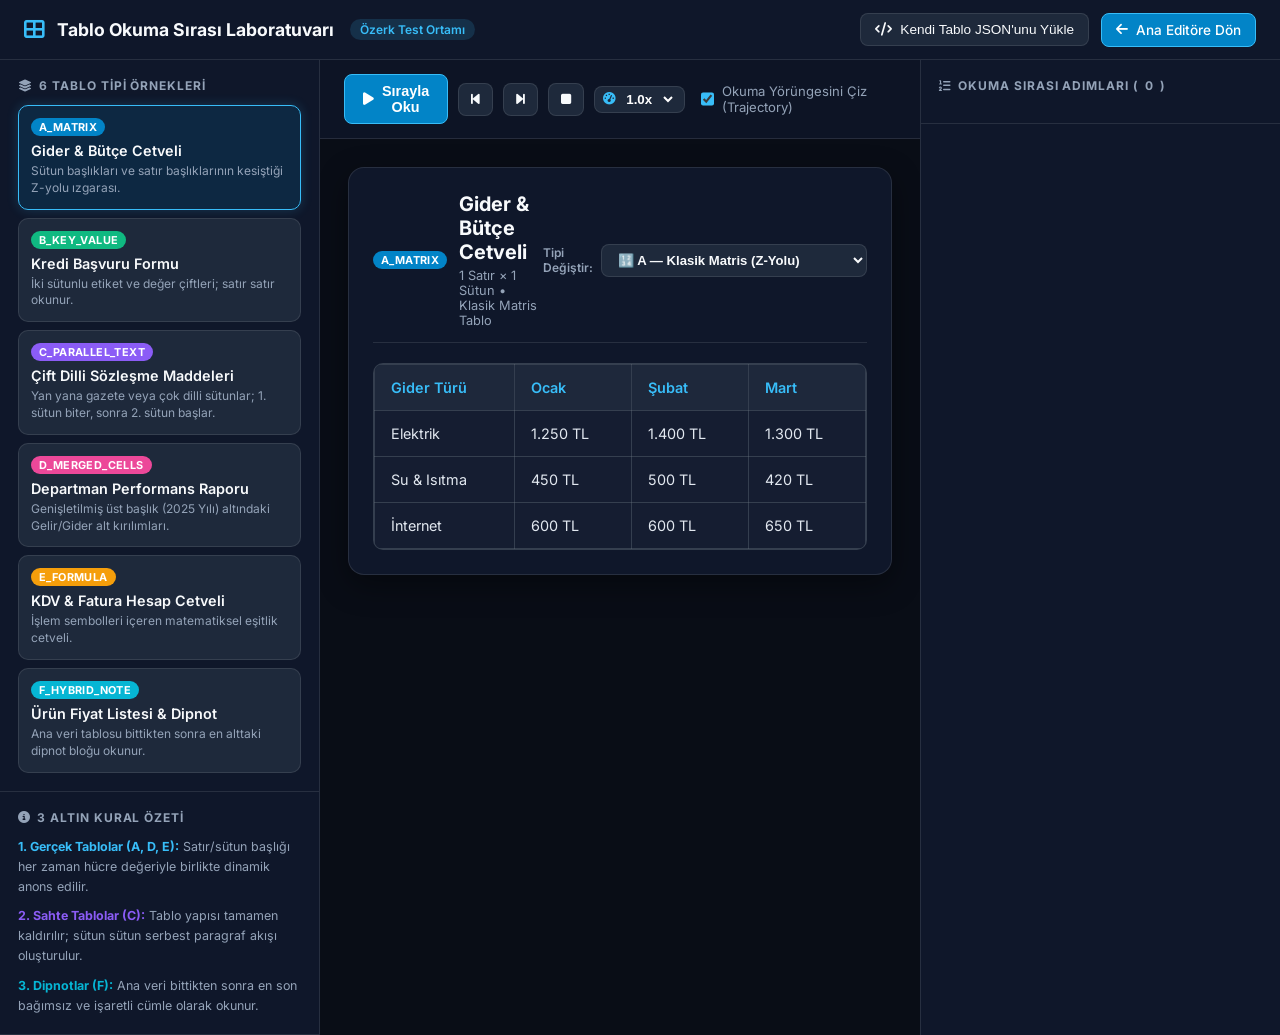
==== table-tester.html @ 957e08db "feat: enhance NLP sentence splitting, add 6-type table reading order engine with column-first flow f" ====
<!DOCTYPE html>
<html lang="tr">
<head>
  <meta charset="UTF-8">
  <meta name="viewport" content="width=device-width, initial-scale=1.0">
  <title>Tablo Okuma Sırası Laboratuvarı (Table Reading Order Lab)</title>
  <link rel="preconnect" href="https://fonts.googleapis.com">
  <link rel="preconnect" href="https://fonts.gstatic.com">
  <link href="https://fonts.googleapis.com/css2?family=Inter:wght@400;500;600;700&family=JetBrains+Mono:wght@400;500&display=swap" rel="stylesheet">
  <link rel="stylesheet" href="https://cdnjs.cloudflare.com/ajax/libs/font-awesome/6.5.1/css/all.min.css">
  <style>
    :root {
      --bg-main: #090d16;
      --bg-surface: #0f172a;
      --bg-card: #1e293b;
      --bg-hover: #334155;
      --border-color: rgba(255, 255, 255, 0.1);
      --border-active: #38bdf8;
      --text-main: #f8fafc;
      --text-muted: #94a3b8;
      --primary: #0284c7;
      --primary-hover: #0369a1;
      --accent: #38bdf8;
      --success: #10b981;
      --warning: #f59e0b;
      --danger: #ef4444;
      --active-speaking: #facc15;
    }

    * {
      box-sizing: border-box;
      margin: 0;
      padding: 0;
    }

    body {
      font-family: 'Inter', sans-serif;
      background: var(--bg-main);
      color: var(--text-main);
      min-height: 100vh;
      display: flex;
      flex-direction: column;
      overflow-x: hidden;
    }

    /* Top Navigation Header */
    header.lab-topbar {
      height: 60px;
      background: var(--bg-surface);
      border-bottom: 1px solid var(--border-color);
      display: flex;
      align-items: center;
      justify-content: space-between;
      padding: 0 24px;
      z-index: 50;
      position: sticky;
      top: 0;
    }

    .topbar-brand {
      display: flex;
      align-items: center;
      gap: 12px;
      font-weight: 700;
      font-size: 1.1rem;
      color: var(--text-main);
      text-decoration: none;
    }

    .topbar-brand i {
      color: var(--accent);
      font-size: 1.3rem;
    }

    .topbar-nav {
      display: flex;
      align-items: center;
      gap: 12px;
    }

    .topbar-btn {
      display: inline-flex;
      align-items: center;
      gap: 8px;
      background: var(--bg-card);
      color: var(--text-main);
      border: 1px solid var(--border-color);
      border-radius: 8px;
      padding: 8px 14px;
      font-size: 0.85rem;
      font-weight: 500;
      cursor: pointer;
      text-decoration: none;
      transition: all 0.2s ease;
    }

    .topbar-btn:hover {
      background: var(--bg-hover);
      border-color: var(--border-active);
    }

    .topbar-btn.primary {
      background: var(--primary);
      border-color: var(--accent);
      color: #fff;
    }

    .topbar-btn.primary:hover {
      background: var(--primary-hover);
    }

    /* Main Container */
    .lab-container {
      display: flex;
      flex: 1;
      height: calc(100vh - 60px);
      overflow: hidden;
    }

    /* Left Sidebar - Table Selector & Samples */
    aside.lab-sidebar-left {
      width: 320px;
      background: var(--bg-surface);
      border-right: 1px solid var(--border-color);
      display: flex;
      flex-direction: column;
      overflow-y: auto;
    }

    .sidebar-block {
      padding: 18px;
      border-bottom: 1px solid var(--border-color);
    }

    .block-title {
      font-size: 0.75rem;
      text-transform: uppercase;
      letter-spacing: 0.08em;
      color: var(--text-muted);
      margin-bottom: 12px;
      font-weight: 700;
      display: flex;
      align-items: center;
      gap: 6px;
    }

    .sample-table-list {
      display: flex;
      flex-direction: column;
      gap: 8px;
    }

    .sample-table-card {
      background: var(--bg-card);
      border: 1px solid var(--border-color);
      border-radius: 10px;
      padding: 12px;
      cursor: pointer;
      transition: all 0.2s ease;
    }

    .sample-table-card:hover {
      background: var(--bg-hover);
      border-color: rgba(56, 189, 248, 0.4);
      transform: translateY(-1px);
    }

    .sample-table-card.active {
      background: rgba(2, 132, 199, 0.15);
      border-color: var(--accent);
      box-shadow: 0 0 12px rgba(56, 189, 248, 0.2);
    }

    .card-badge-row {
      display: flex;
      align-items: center;
      justify-content: space-between;
      margin-bottom: 6px;
    }

    .table-type-tag {
      font-size: 0.68rem;
      font-weight: 700;
      padding: 2px 8px;
      border-radius: 12px;
      letter-spacing: 0.4px;
    }

    .tag-a { background: #0284c7; color: #fff; }
    .tag-b { background: #10b981; color: #fff; }
    .tag-c { background: #8b5cf6; color: #fff; }
    .tag-d { background: #ec4899; color: #fff; }
    .tag-e { background: #f59e0b; color: #fff; }
    .tag-f { background: #06b6d4; color: #fff; }

    .card-name {
      font-size: 0.9rem;
      font-weight: 600;
      color: var(--text-main);
      margin-bottom: 4px;
    }

    .card-desc {
      font-size: 0.75rem;
      color: var(--text-muted);
      line-height: 1.4;
    }

    /* Center Playground Area */
    main.lab-center {
      flex: 1;
      display: flex;
      flex-direction: column;
      background: var(--bg-main);
      overflow-y: auto;
      position: relative;
    }

    /* Interactive Top Control Bar */
    .play-controls-bar {
      padding: 14px 24px;
      background: rgba(15, 23, 42, 0.8);
      backdrop-filter: blur(8px);
      border-bottom: 1px solid var(--border-color);
      display: flex;
      align-items: center;
      justify-content: space-between;
      gap: 16px;
      position: sticky;
      top: 0;
      z-index: 30;
    }

    .play-controls-left {
      display: flex;
      align-items: center;
      gap: 10px;
    }

    .tts-main-btn {
      background: var(--primary);
      color: #fff;
      border: 1px solid var(--accent);
      border-radius: 8px;
      padding: 8px 18px;
      font-weight: 600;
      font-size: 0.9rem;
      cursor: pointer;
      display: inline-flex;
      align-items: center;
      gap: 8px;
      transition: all 0.2s ease;
    }

    .tts-main-btn:hover {
      background: var(--primary-hover);
      box-shadow: 0 0 14px rgba(56, 189, 248, 0.4);
    }

    .tts-main-btn.playing {
      background: rgba(234, 179, 8, 0.2);
      color: #fde047;
      border-color: #eab308;
    }

    .play-btn-sub {
      background: var(--bg-card);
      color: var(--text-main);
      border: 1px solid var(--border-color);
      border-radius: 8px;
      padding: 8px 12px;
      cursor: pointer;
      font-size: 0.85rem;
      transition: all 0.2s;
    }

    .play-btn-sub:hover {
      background: var(--bg-hover);
      border-color: var(--accent);
    }

    .trajectory-toggle-wrap {
      display: flex;
      align-items: center;
      gap: 8px;
      font-size: 0.82rem;
      color: var(--text-muted);
      cursor: pointer;
    }

    .trajectory-toggle-wrap input[type="checkbox"] {
      cursor: pointer;
      accent-color: var(--accent);
      width: 16px;
      height: 16px;
    }

    /* Table Canvas Card */
    .table-view-container {
      padding: 28px;
      display: flex;
      flex-direction: column;
      align-items: center;
      justify-content: flex-start;
      min-height: 100%;
    }

    .table-stage-card {
      background: var(--bg-surface);
      border: 1px solid var(--border-color);
      border-radius: 16px;
      padding: 24px;
      box-shadow: 0 10px 30px rgba(0, 0, 0, 0.4);
      width: 100%;
      max-width: 960px;
      position: relative;
    }

    .table-stage-header {
      display: flex;
      align-items: center;
      justify-content: space-between;
      margin-bottom: 20px;
      padding-bottom: 14px;
      border-bottom: 1px solid var(--border-color);
    }

    .table-stage-title-wrap {
      display: flex;
      align-items: center;
      gap: 12px;
    }

    .stage-title {
      font-size: 1.25rem;
      font-weight: 700;
      color: var(--text-main);
    }

    .stage-meta {
      font-size: 0.8rem;
      color: var(--text-muted);
      margin-top: 4px;
    }

    /* Table Type Selector Switcher Dropdown in Canvas */
    .type-switcher-wrap {
      display: flex;
      align-items: center;
      gap: 8px;
    }

    .type-select-input {
      background: var(--bg-card);
      color: var(--text-main);
      border: 1px solid var(--border-color);
      border-radius: 8px;
      padding: 7px 12px;
      font-size: 0.82rem;
      font-weight: 600;
      cursor: pointer;
      outline: none;
    }

    .type-select-input:focus {
      border-color: var(--accent);
    }

    /* Rendered HTML Grid Table with BBox Badges */
    .table-canvas-wrap {
      position: relative;
      margin-top: 10px;
      border-radius: 10px;
      overflow: hidden;
      border: 1px solid var(--border-color);
      background: var(--bg-card);
    }

    /* SVG Trajectory Layer */
    svg.trajectory-svg {
      position: absolute;
      top: 0;
      left: 0;
      width: 100%;
      height: 100%;
      pointer-events: none;
      z-index: 20;
    }

    .trajectory-path {
      stroke: var(--accent);
      stroke-width: 2.5;
      stroke-dasharray: 6 4;
      fill: none;
      animation: dashMove 1.5s linear infinite;
    }

    @keyframes dashMove {
      from { stroke-dashoffset: 20; }
      to { stroke-dashoffset: 0; }
    }

    /* Visual Table Styles */
    table.rendered-lab-table {
      width: 100%;
      border-collapse: collapse;
      font-size: 0.9rem;
      position: relative;
      z-index: 10;
    }

    table.rendered-lab-table th,
    table.rendered-lab-table td {
      border: 1px solid var(--border-color);
      padding: 14px 16px;
      text-align: left;
      position: relative;
      transition: all 0.2s ease;
    }

    table.rendered-lab-table th {
      background: rgba(30, 41, 59, 0.9);
      color: #38bdf8;
      font-weight: 600;
    }

    table.rendered-lab-table td {
      background: rgba(15, 23, 42, 0.6);
      color: #e2e8f0;
    }

    /* Order Badge on Cell */
    .cell-order-badge {
      position: absolute;
      top: 4px;
      right: 4px;
      background: var(--primary);
      color: #fff;
      font-size: 0.65rem;
      font-weight: 700;
      padding: 2px 6px;
      border-radius: 10px;
      box-shadow: 0 1px 4px rgba(0, 0, 0, 0.4);
      z-index: 15;
      font-family: 'JetBrains Mono', monospace;
    }

    /* Active Speaking Cell Highlight */
    .cell-speaking-active {
      background: rgba(250, 204, 21, 0.25) !important;
      outline: 2.5px solid var(--active-speaking) !important;
      z-index: 25 !important;
      box-shadow: 0 0 16px rgba(250, 204, 21, 0.6) !important;
      animation: pulseCell 1.2s infinite alternate;
    }

    @keyframes pulseCell {
      from { background: rgba(250, 204, 21, 0.2); }
      to { background: rgba(250, 204, 21, 0.45); }
    }

    /* Footnote Block */
    .lab-footnote-box {
      margin-top: 14px;
      padding: 12px 16px;
      background: rgba(2, 132, 199, 0.08);
      border-left: 3px solid var(--accent);
      border-radius: 6px;
      font-size: 0.82rem;
      color: var(--text-muted);
      position: relative;
    }

    /* Right Sidebar - Reading Order Inspection Stream */
    aside.lab-sidebar-right {
      width: 360px;
      background: var(--bg-surface);
      border-left: 1px solid var(--border-color);
      display: flex;
      flex-direction: column;
      overflow-y: auto;
    }

    .order-step-list {
      display: flex;
      flex-direction: column;
      gap: 8px;
    }

    .order-step-item {
      background: var(--bg-card);
      border: 1px solid var(--border-color);
      border-radius: 8px;
      padding: 10px 12px;
      cursor: pointer;
      transition: all 0.2s ease;
      display: flex;
      align-items: flex-start;
      gap: 10px;
    }

    .order-step-item:hover {
      background: var(--bg-hover);
      border-color: var(--border-active);
    }

    .order-step-item.active {
      background: rgba(250, 204, 21, 0.15);
      border-color: var(--active-speaking);
      box-shadow: 0 0 10px rgba(250, 204, 21, 0.2);
    }

    .step-number {
      background: var(--primary);
      color: #fff;
      font-weight: 700;
      font-size: 0.72rem;
      padding: 3px 7px;
      border-radius: 6px;
      font-family: 'JetBrains Mono', monospace;
      flex-shrink: 0;
    }

    .order-step-item.active .step-number {
      background: var(--active-speaking);
      color: #000;
    }

    .step-content {
      flex: 1;
      overflow: hidden;
    }

    .step-spoken-text {
      font-size: 0.82rem;
      color: var(--text-main);
      font-weight: 500;
      margin-bottom: 2px;
      word-break: break-word;
    }

    .step-original-tag {
      font-size: 0.7rem;
      color: var(--text-muted);
      font-family: 'JetBrains Mono', monospace;
    }

    /* Modal for Custom JSON table input */
    .lab-modal-backdrop {
      position: fixed;
      inset: 0;
      background: rgba(0, 0, 0, 0.75);
      backdrop-filter: blur(4px);
      display: none;
      align-items: center;
      justify-content: center;
      z-index: 100;
    }

    .lab-modal-card {
      background: var(--bg-surface);
      border: 1px solid var(--border-color);
      border-radius: 16px;
      width: 90%;
      max-width: 680px;
      padding: 24px;
      box-shadow: 0 20px 40px rgba(0, 0, 0, 0.6);
    }

    .modal-textarea {
      width: 100%;
      height: 240px;
      background: var(--bg-main);
      color: var(--text-main);
      border: 1px solid var(--border-color);
      border-radius: 8px;
      padding: 12px;
      font-family: 'JetBrains Mono', monospace;
      font-size: 0.8rem;
      resize: vertical;
      margin: 14px 0;
      outline: none;
    }

    .modal-textarea:focus {
      border-color: var(--accent);
    }
  </style>
</head>
<body>

  <!-- Top Navigation Header -->
  <header class="lab-topbar">
    <div style="display:flex; align-items:center; gap:16px;">
      <a href="index.html" class="topbar-brand">
        <i class="fa-solid fa-table-cells-large"></i>
        <span>Tablo Okuma Sırası Laboratuvarı</span>
      </a>
      <span style="font-size:0.75rem; background:rgba(56,189,248,0.15); color:#38bdf8; padding:3px 10px; border-radius:20px; font-weight:600;">
        Özerk Test Ortamı
      </span>
    </div>

    <div class="topbar-nav">
      <button id="custom-json-btn" class="topbar-btn">
        <i class="fa-solid fa-code"></i> Kendi Tablo JSON'unu Yükle
      </button>
      <a href="index.html" class="topbar-btn primary">
        <i class="fa-solid fa-arrow-left"></i> Ana Editöre Dön
      </a>
    </div>
  </header>

  <!-- Workspace Container -->
  <div class="lab-container">
    
    <!-- Left Sidebar: Sample Tables -->
    <aside class="lab-sidebar-left">
      <div class="sidebar-block">
        <div class="block-title">
          <i class="fa-solid fa-layer-group"></i> 6 Tablo Tipi Örnekleri
        </div>
        <div id="sample-tables-container" class="sample-table-list">
          <!-- Populated by JS -->
        </div>
      </div>

      <div class="sidebar-block" style="flex:1;">
        <div class="block-title">
          <i class="fa-solid fa-circle-info"></i> 3 Altın Kural Özeti
        </div>
        <div style="font-size:0.78rem; color:var(--text-muted); line-height:1.6; display:flex; flex-direction:column; gap:10px;">
          <div>
            <strong style="color:#38bdf8;">1. Gerçek Tablolar (A, D, E):</strong> Satır/sütun başlığı her zaman hücre değeriyle birlikte dinamik anons edilir.
          </div>
          <div>
            <strong style="color:#8b5cf6;">2. Sahte Tablolar (C):</strong> Tablo yapısı tamamen kaldırılır; sütun sütun serbest paragraf akışı oluşturulur.
          </div>
          <div>
            <strong style="color:#06b6d4;">3. Dipnotlar (F):</strong> Ana veri bittikten sonra en son bağımsız ve işaretli cümle olarak okunur.
          </div>
        </div>
      </div>
    </aside>

    <!-- Center Playground -->
    <main class="lab-center">
      <!-- Play Controls Bar -->
      <div class="play-controls-bar">
        <div class="play-controls-left">
          <button id="tts-play-btn" class="tts-main-btn">
            <i class="fa-solid fa-play"></i> <span>Sırayla Oku</span>
          </button>
          <button id="tts-prev-btn" class="play-btn-sub" title="Önceki Hücre">
            <i class="fa-solid fa-backward-step"></i>
          </button>
          <button id="tts-next-btn" class="play-btn-sub" title="Sonraki Hücre">
            <i class="fa-solid fa-forward-step"></i>
          </button>
          <button id="tts-stop-btn" class="play-btn-sub" title="Durdur">
            <i class="fa-solid fa-stop"></i>
          </button>
          
          <div style="display:flex; align-items:center; gap:6px; background:var(--bg-card); padding:4px 8px; border-radius:8px; border:1px solid var(--border-color); font-size:0.8rem;">
            <i class="fa-solid fa-gauge-high" style="color:var(--accent);"></i>
            <select id="tts-speed-select" style="background:transparent; color:#fff; border:none; outline:none; font-weight:600; cursor:pointer;">
              <option value="0.75">0.75x</option>
              <option value="1.0" selected>1.0x</option>
              <option value="1.25">1.25x</option>
              <option value="1.5">1.5x</option>
            </select>
          </div>
        </div>

        <div style="display:flex; align-items:center; gap:16px;">
          <label class="trajectory-toggle-wrap">
            <input type="checkbox" id="show-trajectory-checkbox" checked>
            <span>Okuma Yörüngesini Çiz (Trajectory)</span>
          </label>
        </div>
      </div>

      <!-- Table View Stage -->
      <div class="table-view-container">
        <div class="table-stage-card">
          <div class="table-stage-header">
            <div class="table-stage-title-wrap">
              <span id="stage-badge" class="table-type-tag tag-a">A_MATRIX</span>
              <div>
                <h2 id="stage-title" class="stage-title">Elektrik &amp; Su Gider Cetveli</h2>
                <div id="stage-meta" class="stage-meta">4 Satır × 3 Sütun • Klasik Matris Tablo</div>
              </div>
            </div>

            <!-- Dynamic Table Type Switcher -->
            <div class="type-switcher-wrap">
              <label style="font-size:0.75rem; color:var(--text-muted); font-weight:600;">Tipi Değiştir:</label>
              <select id="stage-type-select" class="type-select-input">
                <option value="A_MATRIX">🔢 A — Klasik Matris (Z-Yolu)</option>
                <option value="B_KEY_VALUE">🏷️ B — Etiket : Değer / Form</option>
                <option value="C_PARALLEL_TEXT">📄 C — Paralel Metin (Sütun Bazlı)</option>
                <option value="D_MERGED_CELLS">🔀 D — Birleşik Hücreli / Hiyerarşik</option>
                <option value="E_FORMULA">🧮 E — Formül / Matematiksel</option>
                <option value="F_HYBRID_NOTE">📝 F — Dipnotlu Hibrit Tablo</option>
              </select>
            </div>
          </div>

          <!-- Dynamic Rendered Table + SVG Layer -->
          <div class="table-canvas-wrap" id="table-canvas-wrap">
            <svg class="trajectory-svg" id="trajectory-svg"></svg>
            <div id="rendered-table-container">
              <!-- Rendered table injected here -->
            </div>
          </div>

          <!-- Footnote Block if applicable -->
          <div id="stage-footnote-container" style="display:none;"></div>
        </div>
      </div>
    </main>

    <!-- Right Sidebar: Step-by-Step Reading Queue -->
    <aside class="lab-sidebar-right">
      <div class="sidebar-block">
        <div class="block-title">
          <i class="fa-solid fa-list-ol"></i> Okuma Sırası Adımları (<span id="queue-count">0</span>)
        </div>
        <div id="order-queue-container" class="order-step-list">
          <!-- Queue items rendered here -->
        </div>
      </div>
    </aside>

  </div>

  <!-- Custom Table JSON Modal -->
  <div id="custom-json-modal" class="lab-modal-backdrop">
    <div class="lab-modal-card">
      <h3 style="font-size:1.1rem; font-weight:700; margin-bottom:6px;">Kendi Tablo Verinizi Yapıştırın</h3>
      <p style="font-size:0.8rem; color:var(--text-muted);">Hücre dizisi içeren JSON yapısını yapıştırarak anında test edin:</p>
      <textarea id="custom-json-textarea" class="modal-textarea" placeholder='{\n  "table_id": "custom-1",\n  "forced_type": "A_MATRIX",\n  "cells": [\n    { "row": 0, "col": 0, "text": "Başlık 1" },\n    { "row": 0, "col": 1, "text": "Başlık 2" }\n  ]\n}'></textarea>
      <div style="display:flex; justify-content:flex-end; gap:10px;">
        <button id="modal-cancel-btn" class="topbar-btn">İptal</button>
        <button id="modal-load-btn" class="topbar-btn primary">Tabloyu Yükle &amp; Test Et</button>
      </div>
    </div>
  </div>

  <!-- Scripts -->
  <script src="js/table-classifier.js?v=145.0"></script>
  <script src="js/table-tester.js?v=145.0"></script>
</body>
</html>
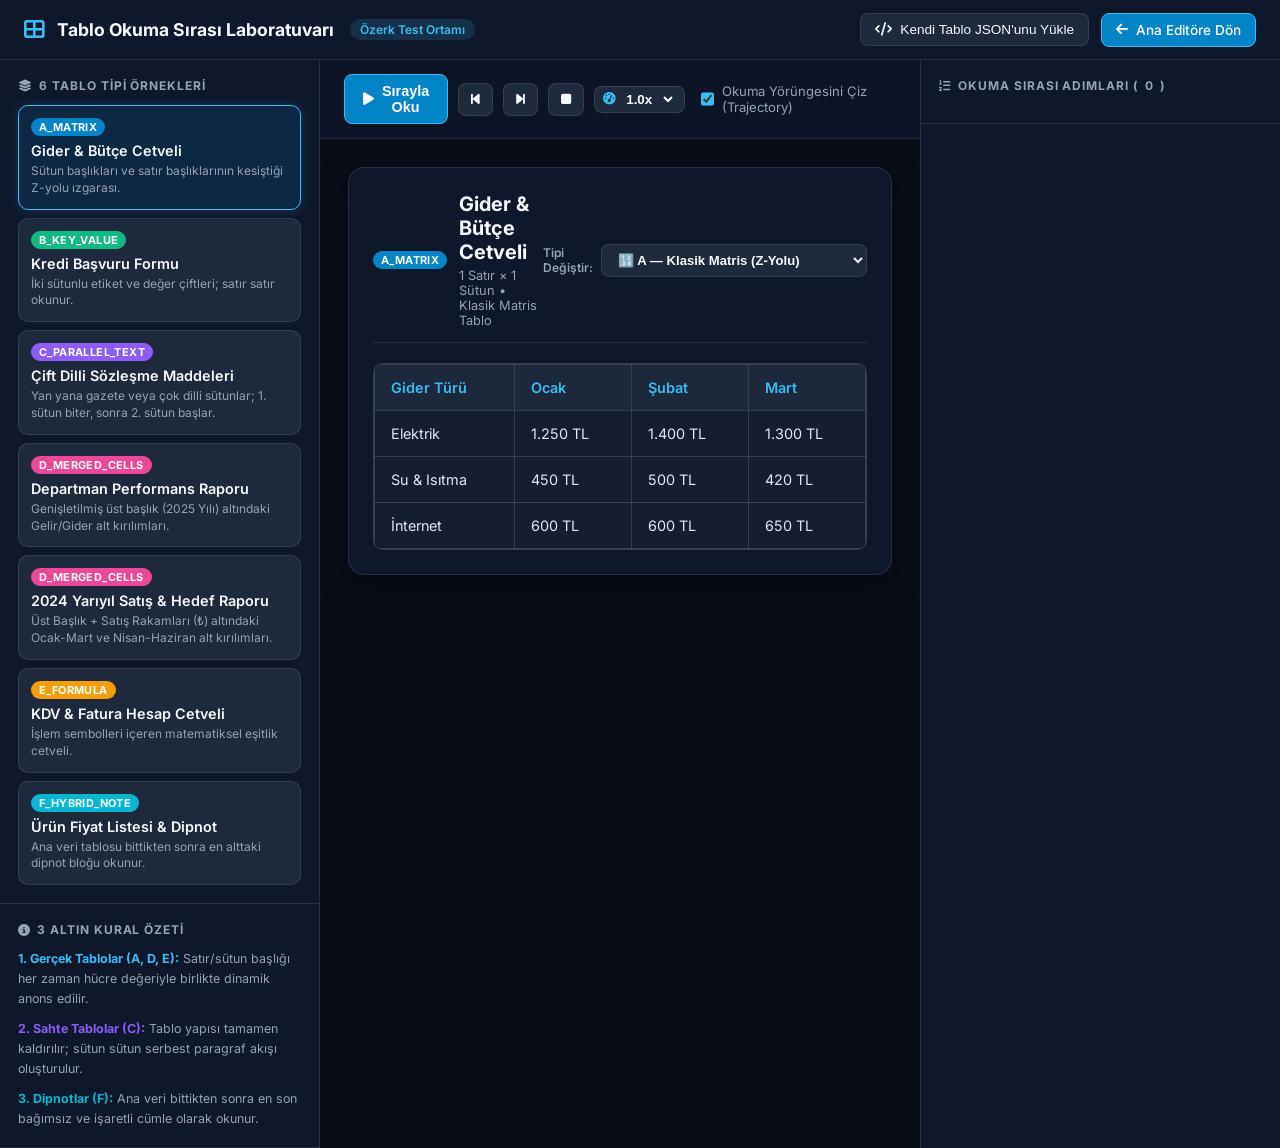
==== commit 6fa2be23: "feat: Add comprehensive Table X-Ray & Decision Inspector UI with visual trajectory, metrics engine, " ====
--- a/table-tester.html
+++ b/table-tester.html
@@ -748,7 +748,7 @@
   </div>
 
   <!-- Scripts -->
-  <script src="js/table-classifier.js?v=145.0"></script>
-  <script src="js/table-tester.js?v=145.0"></script>
+  <script src="js/table-classifier.js?v=200.0"></script>
+  <script src="js/table-tester.js?v=200.0"></script>
 </body>
 </html>
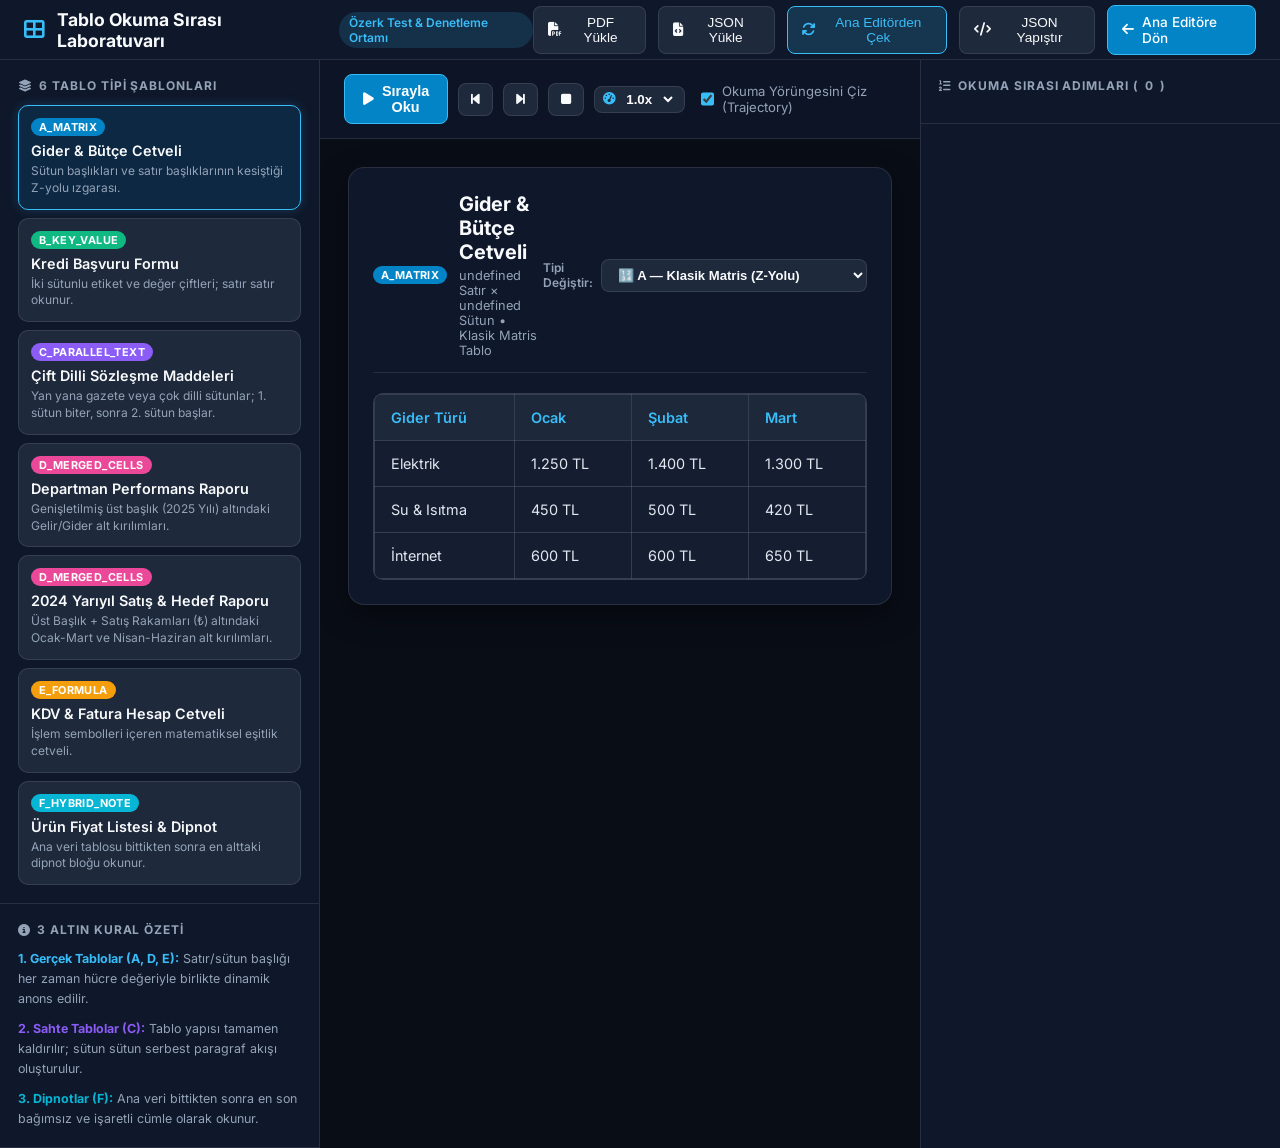
==== commit e4ef7aaa: "feat: Synchronize uploaded PDF and JSON tables between main editor and Table Tester Lab" ====
--- a/table-tester.html
+++ b/table-tester.html
@@ -597,14 +597,30 @@
         <span>Tablo Okuma Sırası Laboratuvarı</span>
       </a>
       <span style="font-size:0.75rem; background:rgba(56,189,248,0.15); color:#38bdf8; padding:3px 10px; border-radius:20px; font-weight:600;">
-        Özerk Test Ortamı
+        Özerk Test &amp; Denetleme Ortamı
       </span>
     </div>
 
     <div class="topbar-nav">
+      <!-- Direct Upload & Sync Buttons -->
+      <button type="button" id="lab-pdf-btn" class="topbar-btn" title="PDF Belgesi Yükle">
+        <i class="fa-solid fa-file-pdf"></i> <span id="lab-pdf-label">PDF Yükle</span>
+      </button>
+      <input type="file" id="lab-pdf-input" accept=".pdf,application/pdf" style="display:none">
+
+      <button type="button" id="lab-json-btn" class="topbar-btn" title="JSON Tablo / BBox Verisi Yükle">
+        <i class="fa-solid fa-file-code"></i> <span id="lab-json-label">JSON Yükle</span>
+      </button>
+      <input type="file" id="lab-json-input" accept=".json,application/json,text/plain" style="display:none">
+
+      <button type="button" id="lab-sync-main-btn" class="topbar-btn" title="Ana editörde açık olan PDF ve JSON tablolarını otomatik getir" style="background:rgba(56,189,248,0.18); border-color:#38bdf8; color:#38bdf8;">
+        <i class="fa-solid fa-arrows-rotate"></i> <span>Ana Editörden Çek</span>
+      </button>
+
       <button id="custom-json-btn" class="topbar-btn">
-        <i class="fa-solid fa-code"></i> Kendi Tablo JSON'unu Yükle
+        <i class="fa-solid fa-code"></i> JSON Yapıştır
       </button>
+
       <a href="index.html" class="topbar-btn primary">
         <i class="fa-solid fa-arrow-left"></i> Ana Editöre Dön
       </a>
@@ -614,11 +630,22 @@
   <!-- Workspace Container -->
   <div class="lab-container">
     
-    <!-- Left Sidebar: Sample Tables -->
+    <!-- Left Sidebar: Tables List -->
     <aside class="lab-sidebar-left">
+      <!-- Dynamic Uploaded Tables Section -->
+      <div id="uploaded-tables-block" class="sidebar-block" style="display:none; background:rgba(2,132,199,0.06); border-bottom:1px solid rgba(56,189,248,0.25);">
+        <div class="block-title" style="color:#38bdf8;">
+          <i class="fa-solid fa-folder-open"></i> Yüklenen Belgeden Tablolar (<span id="user-tables-count">0</span>)
+        </div>
+        <div id="user-tables-container" class="sample-table-list">
+          <!-- Populated dynamically with uploaded PDF/JSON tables -->
+        </div>
+      </div>
+
+      <!-- Built-in 6 Categories Samples -->
       <div class="sidebar-block">
         <div class="block-title">
-          <i class="fa-solid fa-layer-group"></i> 6 Tablo Tipi Örnekleri
+          <i class="fa-solid fa-layer-group"></i> 6 Tablo Tipi Şablonları
         </div>
         <div id="sample-tables-container" class="sample-table-list">
           <!-- Populated by JS -->
@@ -748,6 +775,9 @@
   </div>
 
   <!-- Scripts -->
+  <script src="js/pdf.min.js"></script>
+  <script src="js/sentence-splitter.js?v=200.0"></script>
+  <script src="js/bbox-parser.js?v=200.0"></script>
   <script src="js/table-classifier.js?v=200.0"></script>
   <script src="js/table-tester.js?v=200.0"></script>
 </body>
